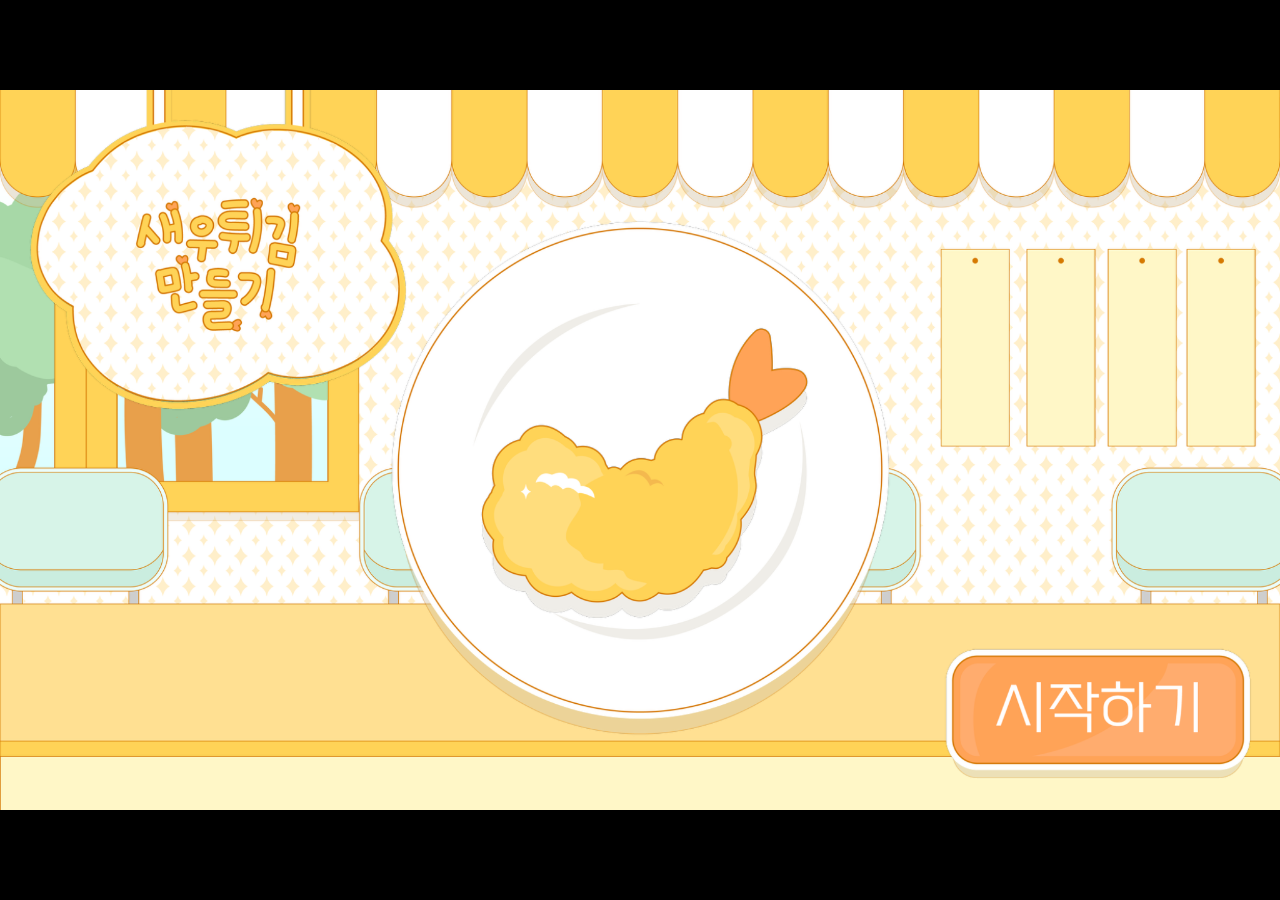
==== shrimp_game/index.html @ f7bcab73 "[new] shrimp_game first time uploading" ====
<!DOCTYPE html>
<html lang="ko">
<head>
  <meta charset="UTF-8">
  <meta name="viewport" content="width=device-width, initial-scale=1.0">
  <title>새우튀김 만들기</title>
  <link rel="stylesheet" href="css/style.css">
  <script src="js/script.js" defer></script>
</head>
<body>
  <!-- 게임 화면 전체 -->
  <main class="game-stage" id="gameStage">

<img class="background" src="images/scene1/background.png" alt="배경">
<img class="layer title-board" src="images/scene1/title-board.png" alt="새우튀김 만들기">

<img class="layer plate" src="images/scene1/plate.png" alt="">

<img class="layer shrimp" src="images/scene1/shrimp.png" alt="새우튀김">

<div class="layer button-layer" id="buttonLayer">
  <img src="images/scene1/start-button.png" alt="">
  <button class="start-button" id="startButton" type="button" aria-label="게임 시작하기"></button>
</div>

<!-- 두 번째 장면 -->
<div class="scene-two" id="sceneTwo">

  <img src="images/scene2/background.png"
       class="scene2-background" alt="">

  <img src="images/scene2/character.png"
       class="scene2-character" alt="">

  <img src="images/scene2/speech1.png"
       class="scene2-bubble bubble-one" alt="">

  <img src="images/scene2/speech2.png"
       class="scene2-bubble bubble-two" alt="">

</div>
<!-- ==================================================
     세 번째 장면 : 새우튀김 만들기 안내 화면
     ================================================== -->

<div class="scene-three" id="sceneThree">

  <!-- 위에서 내려오는 안내 화면 -->
  <img
    src="images/scene3/info.png"
    class="scene3-info"
    alt="새우튀김 만들기 안내"
  >

</div>


<!-- ==================================================
     네 번째 장면 : 수중 게임 화면
     ================================================== -->

<div class="scene-four" id="sceneFour">

  <!-- 수중 배경 -->
  <img
    src="images/scene4/underwater.png"
    class="scene4-background"
    alt="수중 게임 배경"
  >

  <!--
    앞으로 추가할 이미지나 버튼은 이 안에 넣으면 됩니다.

    예시:
    <img src="images/scene4/shrimp.png" class="scene4-shrimp" alt="">
  -->

</div>

<!-- 흰색 화면 전환 -->
<div class="white-transition" id="whiteTransition"></div>

  </main>
</body>
</html>
---- shrimp_game/css/style.css ----
/* =========================================================
   1. 기본 설정
   ========================================================= */
* {
  box-sizing: border-box;
}

html, body {
  width: 100%;
  height: 100%;
  margin: 0;
}

body {
  display: flex;
  align-items: center;
  justify-content: center;
  overflow: hidden;
  background: #000;
}

/* =========================================================
   2. 게임 화면
   ========================================================= */

.game-stage {
  position: relative;
  width: min(100vw, 177.7778vh);
  aspect-ratio: 16 / 9;
  overflow: hidden;
  background: #fff;
}

/* 첫 번째 장면 배경 */
.background {
  position: absolute;
  top: 0;
  left: 0;

  width: 100%;
  height: 100%;

  object-fit: fill;

  z-index: 1;
  pointer-events: none;
}

/* =========================================================
   3. 투명 이미지 레이어 공통 설정
   ========================================================= */
.layer {
  position: absolute;
  inset: 0;
  display: block;
  width: 100%;
  height: 100%;
  object-fit: fill;
  pointer-events: none;
}

/* 요소가 겹치는 순서 */
.title-board { z-index: 3; }
.plate       { z-index: 4; }
.shrimp      { z-index: 5; }
.button-layer {
  z-index: 6;
  transform-origin: 86% 88%;
}

/* =========================================================
   4. 새우튀김의 대기 애니메이션
   - 3초 간격으로 아주 조금만 통통 튑니다.
   - 퇴장 동작이 시작되면 JS가 이 애니메이션을 멈춥니다.
   ========================================================= */
.shrimp.is-idle {
  animation: shrimp-idle 3s ease-in-out infinite;
}

@keyframes shrimp-idle {
  /* 3초 주기 중 대부분은 가만히 있다가 두 번 연속 통통 튑니다. */
  0%, 70%, 100% {
    transform: translateY(0) rotate(0);
  }

  /* 첫 번째 점프: 기존처럼 살짝 높게 */
  76% {
    transform: translateY(-1.4%) rotate(-2deg);
  }
  81% {
    transform: translateY(0.5%) rotate(1.2deg);
  }
  84% {
    transform: translateY(0) rotate(-0.4deg);
  }

  /* 두 번째 점프: 첫 번째보다 작고 가볍게 */
  89% {
    transform: translateY(-0.7%) rotate(-1deg);
  }
  94% {
    transform: translateY(0.2%) rotate(0.6deg);
  }
  97% {
    transform: translateY(0) rotate(0);
  }
}

/* =========================================================
   5. 시작 버튼
   - 버튼 이미지 전체가 클릭/눌림 동작의 대상입니다.
   - 테두리를 별도 사각형으로 그리지 않습니다.
   ========================================================= */
.button-layer > img {
  display: block;
  width: 100%;
  height: 100%;
  object-fit: fill;
  transition: filter 140ms ease;
}

/* 이미지 위에 투명한 클릭 영역만 올립니다.
   버튼의 테두리는 이미지에 포함된 원래 모양을 그대로 사용합니다. */
.start-button {
  position: absolute;
  left: 73.7%;
  top: 77.3%;
  width: 24.2%;
  height: 18.6%;
  padding: 0;
  border: 0;
  border-radius: 0;
  outline: none;
  background: transparent;
  cursor: pointer;
  pointer-events: auto;
}

/* 마우스를 올리면 버튼 이미지에 노란색 테두리 느낌의 빛을 줍니다.
   별도 사각형 선을 그리지 않아 모서리 모양이 깨지지 않습니다. */
.button-layer:has(.start-button:hover) > img,
.button-layer:has(.start-button:focus-visible) > img {
  /* 빛 번짐 없이, 불투명한 노란색 선이 이미지 외곽을 따라 보이게 합니다. */
  filter:
    drop-shadow(1px 0 0 #ffdf00)
    drop-shadow(-1px 0 0 #ffdf00)
    drop-shadow(0 1px 0 #ffdf00)
    drop-shadow(0 -1px 0 #ffdf00);
}

/* 클릭 시 이미지 전체가 함께 아래로 눌립니다. */
.button-layer.is-pressed {
  transform: translateY(0.7%) scale(0.99);
}

/* =========================================================
   6. 시작 버튼 클릭 후 퇴장 애니메이션
   ========================================================= */
.title-board.is-exiting {
  /* 제목판은 움찔하지 않고 부드럽게 위로 사라집니다. */
  animation: title-leave 1.25s cubic-bezier(.22,.61,.36,1) forwards;
}

.plate.is-exiting {
  animation: plate-leave 1.25s cubic-bezier(.55,.02,.85,.35) forwards;
}

.shrimp.is-exiting {
  animation: shrimp-leave 1.2s cubic-bezier(.48,.02,.84,.34) forwards;
}

.button-layer.is-exiting {
  animation: button-leave 1.08s cubic-bezier(.55,.02,.85,.35) forwards;
  pointer-events: none;
}

/* 제목판: 준비 동작 없이 일정하고 부드럽게 위로 이동 */
@keyframes title-leave {
  from { transform: translateY(0); }
  to   { transform: translateY(-125%); }
}

/* 접시: 살짝 무게감 있게 위로 이동 */
@keyframes plate-leave {
  0%   { transform: translateY(0) rotate(0); }
  11%  { transform: translateY(2.5%) rotate(.8deg); }
  23%  { transform: translateY(-1%) rotate(-.5deg); }
  100% { transform: translateY(-135%) rotate(7deg); }
}

/* 새우: 접시보다 크게 흔들리고 살짝 늦게 따라갑니다. */
@keyframes shrimp-leave {
  0%   { transform: translateY(0) rotate(0); }
  9%   { transform: translateY(3.5%) rotate(-4deg); }
  20%  { transform: translateY(-1.5%) rotate(4deg); }
  31%  { transform: translateY(1%) rotate(-2deg); }
  100% { transform: translateY(-145%) rotate(-14deg); }
}

/* 버튼: 위쪽으로 움찔한 뒤 아래로 퇴장 */
@keyframes button-leave {
  0%   { transform: translateY(0.7%) scale(.99); }
  12%  { transform: translateY(-2.2%) scale(1.01); }
  100% { transform: translateY(130%) rotate(5deg); }
}

/* 사용자가 기기에서 움직임 줄이기를 설정한 경우 */
@media (prefers-reduced-motion: reduce) {
  .shrimp.is-idle {
    animation: none;
  }

  .title-board.is-exiting,
  .plate.is-exiting,
  .shrimp.is-exiting,
  .button-layer.is-exiting {
    animation-duration: .01ms;
  }
}

/* =========================
   두 번째 장면
========================= */

.scene-two {
  position: absolute;
  inset: 0;
  width: 100%;
  height: 100%;
  overflow: hidden;

  opacity: 0;
  visibility: hidden;
  z-index: 10;
}

.scene-two img {
  position: absolute;
  width: 100%;
  height: 100%;
  inset: 0;
  object-fit: fill;
  pointer-events: none;
}

/* 배경: 아주 천천히 오른쪽으로 */
.scene2-background {
  opacity: 0;
}

.scene-two.is-active .scene2-background {
  animation: background-move 7s ease-out forwards;
}

/* 인물: 아주 천천히 왼쪽으로 */
.scene2-character {
  opacity: 0;
}

.scene-two.is-active .scene2-character {
  animation: character-move 7s ease-out forwards;
}

/* 배경 이동 */
@keyframes background-move {
  from {
    opacity: 1;
    transform: translateX(0);
  }

  to {
    opacity: 1;
    transform: translateX(1.5%);
  }
}

/* 인물 이동 */
@keyframes character-move {
  from {
    opacity: 1;
    transform: translateX(0);
  }

  to {
    opacity: 1;
    transform: translateX(-1.5%);
  }
}

/* 말풍선 기본 상태 */
.scene2-bubble {
  opacity: 0;
}

/* 첫 번째 말풍선 */
.scene2-bubble.bubble-one.show {
  animation: bubble-fade-in 0.6s ease forwards;
}

/* 두 번째 말풍선 */
.scene2-bubble.bubble-two.show {
  animation: bubble-fade-in 0.6s ease forwards;
}

/* 말풍선은 움직이지 않고 부드럽게 등장 */
@keyframes bubble-fade-in {
  from {
    opacity: 0;
  }

  to {
    opacity: 1;
  }
}
/* =========================================================
   8. 흰색 화면 전환
   ========================================================= */

/* 흰색 화면 기본 상태 */
.white-transition {
  position: absolute;
  inset: 0;

  width: 100%;
  height: 100%;

  background: #ffffff;

  opacity: 0;
  visibility: hidden;

  z-index: 100;
  pointer-events: none;

  /* 0.5초 동안 부드럽게 페이드 */
  transition: opacity 0.5s ease-in-out;
}

/* 흰색 화면을 표시할 준비 */
.white-transition.is-visible {
  visibility: visible;
}

/* 완전히 흰색인 상태 */
.white-transition.is-white {
  opacity: 1;
}

/* =========================================================
   9. 세 번째 장면 : 안내 화면
   ========================================================= */

/* 안내 화면 전체 */
.scene-three {
  position: absolute;
  inset: 0;

  width: 100%;
  height: 100%;

  z-index: 30;

  /* 처음에는 화면 밖 위쪽에 위치합니다. */
  transform: translateY(-100%);

  pointer-events: none;
}

/* 안내 이미지 */
.scene3-info {
  display: block;

  width: 100%;
  height: 100%;

  object-fit: fill;
}

/* -----------------------------------------
   안내 화면이 위에서 아래로 내려오는 애니메이션
   ----------------------------------------- */

.scene-three.is-entering {
  animation: info-slide-down 0.5s
    cubic-bezier(0.16, 1, 0.3, 1) forwards;
}

@keyframes info-slide-down {

  from {
    transform: translateY(-100%);
  }

  to {
    transform: translateY(0);
  }

}


/* -----------------------------------------
   안내 화면이 아래에서 위로 올라가는 애니메이션
   ----------------------------------------- */

.scene-three.is-leaving {
  animation: info-slide-up 0.45s
    cubic-bezier(0.76, 0, 0.24, 1) forwards;
}

@keyframes info-slide-up {

  from {
    transform: translateY(0);
  }

  to {
    transform: translateY(-100%);
  }

}
/* =========================================================
   10. 네 번째 장면 : 수중 게임 화면
   ========================================================= */

/* 네 번째 장면 전체 */
.scene-four {
  position: absolute;
  inset: 0;

  width: 100%;
  height: 100%;

  overflow: hidden;

  /* 세 번째 장면 아래, 두 번째 장면 위 */
  z-index: 20;

  /* 처음에는 보이지 않습니다. */
  opacity: 0;
  visibility: hidden;
}

/* 네 번째 장면 시작 */
.scene-four.is-active {
  opacity: 1;
  visibility: visible;
}

/* 수중 배경 */
.scene4-background {
  position: absolute;
  inset: 0;

  width: 100%;
  height: 100%;

  object-fit: fill;

  z-index: 1;
}

/* =========================================================
   네 번째 장면의 추가 이미지나 버튼은
   앞으로 이 아래에 작성하면 됩니다.
   ========================================================= */

   /* =========================================================
   두 번째 장면 활성화
   ========================================================= */

.scene-two.is-active {
  opacity: 1;
  visibility: visible;
}
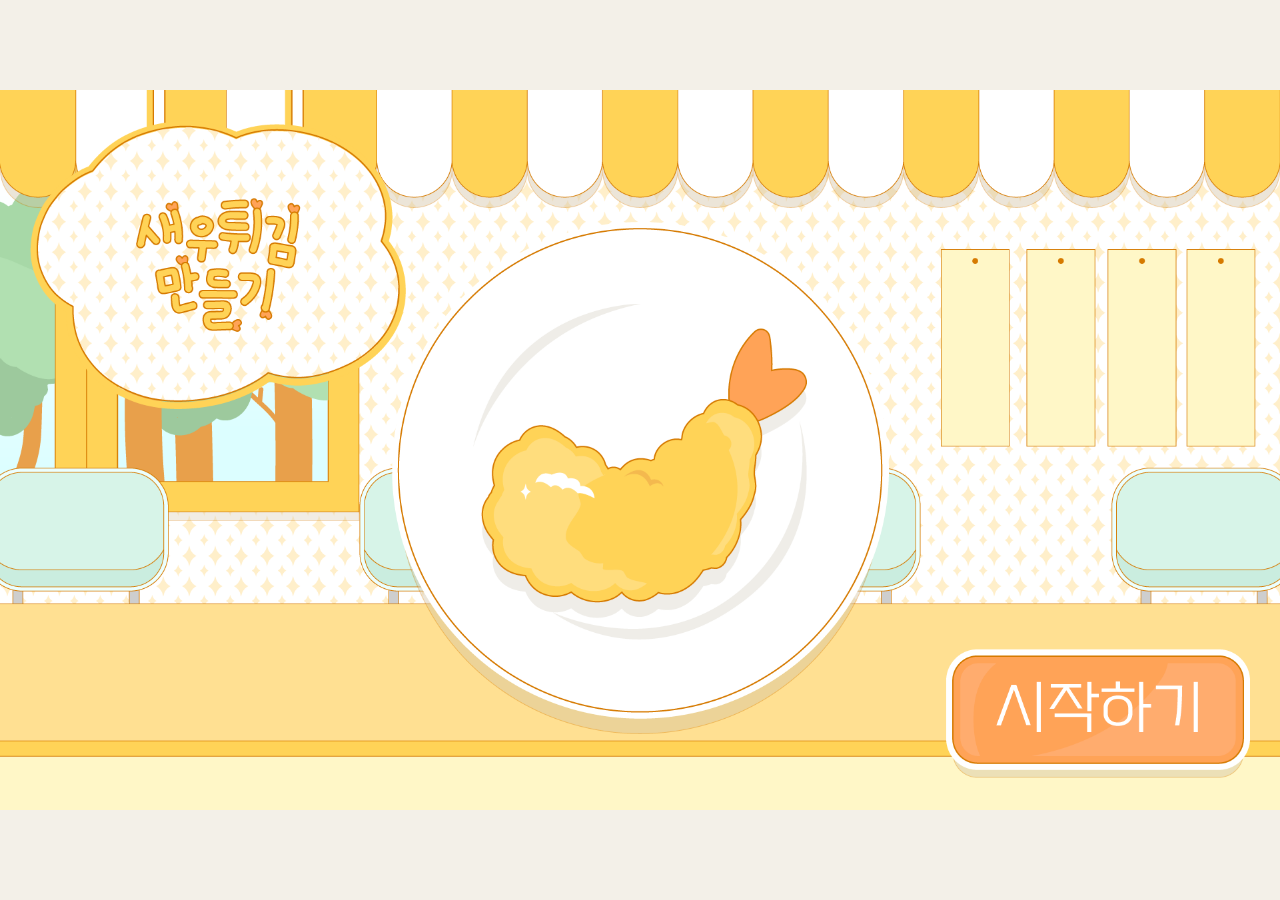
==== commit 98a86d9b: "Add files via upload" ====
--- a/shrimp_game/index.html
+++ b/shrimp_game/index.html
@@ -56,25 +56,145 @@
 
 
 <!-- ==================================================
-     네 번째 장면 : 수중 게임 화면
+     네 번째 장면 : 수중 게임
      ================================================== -->
-
 <div class="scene-four" id="sceneFour">
 
-  <!-- 수중 배경 -->
+  <!-- 1) 배경 -->
   <img
     src="images/scene4/underwater.png"
     class="scene4-background"
-    alt="수중 게임 배경"
-  >
-
-  <!--
-    앞으로 추가할 이미지나 버튼은 이 안에 넣으면 됩니다.
-
-    예시:
-    <img src="images/scene4/shrimp.png" class="scene4-shrimp" alt="">
-  -->
-
+    alt=""
+  >
+
+  <!-- 2) 게임 프레임 -->
+  <img
+    src="images/scene4/frame1.png"
+    class="scene4-frame"
+    alt=""
+  >
+
+  <!-- 3) 새우튀김 피스 기본 UI -->
+  <img
+    src="images/scene4/0piece.png"
+    class="scene4-piece-base"
+    id="scene4PieceBase"
+    alt=""
+  >
+
+<!-- 아래쪽 다이아 5개: 기본 흰색 -->
+<img
+  src="images/scene4/eatdia.png"
+  class="scene4-piece-empty"
+  alt=""
+>
+
+<!-- 먹은 개수만큼 노란색으로 채우는 이미지 -->
+<img
+  src="images/scene4/eatdia.png"
+  class="scene4-piece-fill"
+  id="scene4PieceFill"
+  alt=""
+>
+
+<img
+  src="images/scene4/arrows.png"
+  class="scene4-arrows"
+  alt=""
+>
+
+<img
+  src="images/scene4/arrows.png"
+  class="scene4-arrow-glow scene4-left-glow"
+  alt=""
+>
+
+<img
+  src="images/scene4/arrows.png"
+  class="scene4-arrow-glow scene4-right-glow"
+  alt=""
+>
+
+  <!-- 화살표 클릭 영역 -->
+  <button
+    class="scene4-arrow-btn scene4-arrow-left"
+    id="scene4ArrowLeft"
+    type="button"
+    aria-label="왼쪽으로 이동"
+  ></button>
+
+  <button
+    class="scene4-arrow-btn scene4-arrow-right"
+    id="scene4ArrowRight"
+    type="button"
+    aria-label="오른쪽으로 이동"
+  ></button>
+
+  <!-- 6) 살아있는 새우 -->
+  <img
+    src="images/scene4/liveshrimp.png"
+    class="scene4-shrimp"
+    id="scene4Shrimp"
+    alt=""
+  >
+
+  <!-- 7) 떨어지는 다이아 먹이 -->
+  <div class="scene4-food-layer" id="scene4FoodLayer"></div>
+
+  <!-- 8) 작은 물방울 -->
+  <div class="scene4-bubble-layer" id="scene4BubbleLayer"></div>
+
+  <!-- 9) 성공 연출 -->
+  <img
+    src="images/scene4/success.png"
+    class="scene4-success"
+    id="scene4Success"
+    alt=""
+  >
+
+  <!-- 10) 새우튀김 피스 보상 -->
+  <img
+    src="images/scene4/piece.png"
+    class="scene4-reward-piece"
+    id="scene4RewardPiece"
+    alt=""
+  >
+
+  <!-- 11) 시작 안내판 뒤의 하얀 뿌연 레이어 -->
+  <div
+    class="scene4-intro-backdrop"
+    id="scene4IntroBackdrop"
+  ></div>
+
+  <!-- 12) 시작 안내판 -->
+  <div class="scene4-intro" id="scene4Intro">
+    <img
+      src="images/scene4/1button.png"
+      class="scene4-intro-panel"
+      alt=""
+    >
+
+    <!-- 시작하려면 클릭하세요 영역 -->
+    <button
+      class="scene4-intro-start"
+      id="scene4IntroStart"
+      type="button"
+      aria-label="게임 시작하기"
+    ></button>
+  </div>
+
+</div>
+
+
+<!-- ==================================================
+     다섯 번째 장면 : 다음 배경
+     ================================================== -->
+<div class="scene-five" id="sceneFive">
+  <img
+    src="images/scene5/background5.png"
+    class="scene5-background"
+    alt=""
+  >
 </div>
 
 <!-- 흰색 화면 전환 -->
--- a/shrimp_game/css/style.css
+++ b/shrimp_game/css/style.css
@@ -16,7 +16,17 @@
   align-items: center;
   justify-content: center;
   overflow: hidden;
-  background: #000;
+
+  background-color: #F3F0E8;
+}
+
+@keyframes pastel-background {
+  from {
+    background-position: 0% 50%;
+  }
+  to {
+    background-position: 100% 50%;
+  }
 }
 
 /* =========================================================
@@ -25,10 +35,16 @@
 
 .game-stage {
   position: relative;
-  width: min(100vw, 177.7778vh);
+  flex: none;
+
+  width: min(1280px, 100vw, 177.7778vh);
   aspect-ratio: 16 / 9;
+
+  margin: auto;
   overflow: hidden;
   background: #fff;
+
+  container-type: inline-size;
 }
 
 /* 첫 번째 장면 배경 */
@@ -471,4 +487,388 @@
 .scene-two.is-active {
   opacity: 1;
   visibility: visible;
+}
+/* =========================================================
+   11. 네 번째 장면 : 수중 게임
+   ========================================================= */
+
+.scene-four {
+  position: absolute;
+  inset: 0;
+  width: 100%;
+  height: 100%;
+  overflow: hidden;
+
+  opacity: 0;
+  visibility: hidden;
+  z-index: 20;
+}
+
+.scene-four.is-active {
+  opacity: 1;
+  visibility: visible;
+}
+
+.scene4-background,
+.scene4-frame,
+.scene4-piece-base,
+.scene4-piece-fill,
+.scene4-arrows,
+.scene4-shrimp,
+.scene4-success,
+.scene4-reward-piece {
+  position: absolute;
+  inset: 0;
+  width: 100%;
+  height: 100%;
+  object-fit: fill;
+  pointer-events: none;
+}
+
+/* -------------------------
+   레이어 순서
+   ------------------------- */
+
+.scene4-background { z-index: 1; }
+
+.scene4-food-layer {
+  position: absolute;
+  inset: 0;
+  z-index: 7;
+  pointer-events: none;
+}
+
+.scene4-bubble-layer {
+  position: absolute;
+  inset: 0;
+  z-index: 8;
+  pointer-events: none;
+}
+
+.scene4-frame {
+  z-index: 24;
+}
+.scene4-piece-base  { z-index: 10; }
+.scene4-piece-fill  {
+  z-index: 11;
+  clip-path: inset(0 100% 0 0);
+}
+.scene4-arrows      { z-index: 12; }
+.scene4-shrimp      {
+  z-index: 13;
+  transition: transform 0.28s cubic-bezier(.22,.61,.36,1);
+}
+.scene4-success     {
+  z-index: 30;
+  opacity: 0;
+}
+.scene4-reward-piece {
+  z-index: 31;
+  opacity: 0;
+}
+
+/* -------------------------
+   시작 안내판과 배경 뿌옇게
+   ------------------------- */
+
+.scene4-intro-backdrop {
+  position: absolute;
+  inset: 0;
+
+  background: rgba(255, 255, 255, 0.30);
+  backdrop-filter: blur(8px);
+  -webkit-backdrop-filter: blur(8px);
+
+  z-index: 40;
+  opacity: 1;
+
+  transition: opacity 0.55s ease;
+
+  /* 게임 조작을 방해하지 않도록 */
+  pointer-events: none;
+}
+
+.scene4-intro-backdrop.is-fading {
+  opacity: 0;
+  visibility: hidden;
+  transition:
+    opacity 0.55s ease,
+    visibility 0s linear 0.55s;
+}
+
+.scene4-intro {
+  position: absolute;
+  inset: 0;
+  z-index: 41;
+  pointer-events: none;
+  transform: translateY(0);
+  opacity: 1;
+}
+
+.scene4-intro-panel {
+  display: block;
+  width: 100%;
+  height: 100%;
+  object-fit: fill;
+  pointer-events: none;
+}
+
+/* 안내판 시작 버튼 클릭 영역 */
+.scene4-intro-start {
+  position: absolute;
+
+  left: 32.7%;
+  top: 67.6%;
+  width: 34.6%;
+  height: 14.2%;
+
+  padding: 0;
+  border: 0;
+  background: transparent;
+
+  cursor: pointer;
+  pointer-events: auto;
+
+  box-sizing: border-box;
+}
+
+/* 안내판 위로 슉 올라가며 사라짐 */
+.scene4-intro.is-leaving {
+  animation: scene4IntroLeave 0.55s cubic-bezier(.55,.02,.85,.35) forwards;
+}
+
+@keyframes scene4IntroLeave {
+  0%   { transform: translateY(0); opacity: 1; }
+  100% { transform: translateY(-110%); opacity: 0; }
+}
+
+/* 뒤의 뿌연 흰색은 서서히 사라짐 */
+.scene4-intro-backdrop.is-fading {
+  opacity: 0;
+}
+
+/* -------------------------
+   화살표 버튼 클릭 영역
+   ------------------------- */
+
+.scene4-arrow-btn {
+  position: absolute;
+  z-index: 20;
+  border: 0;
+  background: transparent;
+  cursor: pointer;
+  padding: 0;
+}
+
+.scene4-arrow-left {
+  left: 25.7%;
+  top: 84.6%;
+  width: 8.7%;
+  height: 10.8%;
+}
+
+.scene4-arrow-right {
+  left: 66.0%;
+  top: 84.6%;
+  width: 8.7%;
+  height: 10.8%;
+}
+
+.scene4-arrow-btn:disabled {
+  cursor: default;
+  pointer-events: none;
+}
+
+/* -------------------------
+   다이아 먹이
+   ------------------------- */
+
+.scene4-food {
+  position: absolute;
+  width: 2.3vw;
+  aspect-ratio: 1 / 1;
+  min-width: 24px;
+  max-width: 46px;
+
+  background: #ffffff;
+  clip-path: polygon(50% 0%, 100% 50%, 50% 100%, 0% 50%);
+  box-shadow:
+    0 0 10px rgba(255,255,255,0.55),
+    inset 0 0 4px rgba(255,255,255,0.6);
+
+  transform: translate(-50%, -50%);
+}
+
+.scene4-food.is-caught {
+  animation: scene4FoodCatch 0.28s ease-out forwards;
+}
+
+@keyframes scene4FoodCatch {
+  0%   { transform: translate(-50%, -50%) scale(1); opacity: 1; }
+  50%  { transform: translate(-50%, -50%) scale(1.45); opacity: 1; }
+  100% { transform: translate(-50%, -50%) scale(0.3); opacity: 0; }
+}
+
+/* -------------------------
+   물방울
+   ------------------------- */
+
+.scene4-bubble {
+  position: absolute;
+  width: var(--bubble-size);
+  height: calc(var(--bubble-size) * 1.3);
+
+  background: rgba(255,255,255,var(--bubble-alpha));
+  border-radius: 50% 50% 45% 45% / 55% 55% 45% 45%;
+
+  transform: translate(-50%, -50%);
+  filter: blur(0.2px);
+}
+
+/* -------------------------
+   성공 연출
+   ------------------------- */
+
+.scene4-success.is-show {
+  animation: scene4SuccessShow 1.0s ease forwards;
+}
+
+@keyframes scene4SuccessShow {
+  0%   { opacity: 0; transform: scale(0.96); }
+  20%  { opacity: 1; transform: scale(1); }
+  70%  { opacity: 1; transform: scale(1); }
+  100% { opacity: 0; transform: scale(1.03); }
+}
+
+.scene4-reward-piece.is-pop {
+  animation: scene4PiecePop 0.65s cubic-bezier(.2,.9,.2,1) forwards;
+}
+
+@keyframes scene4PiecePop {
+  0%   { opacity: 0; transform: scale(0.12); }
+  55%  { opacity: 1; transform: scale(1.08); }
+  75%  { opacity: 1; transform: scale(0.96); }
+  100% { opacity: 1; transform: scale(1); }
+}
+
+.scene4-reward-piece.is-to-slot {
+  animation: scene4PieceToSlot 0.75s cubic-bezier(.22,.61,.36,1) forwards;
+}
+
+@keyframes scene4PieceToSlot {
+  0% {
+    opacity: 1;
+    transform: translate(0, 0) scale(1);
+  }
+  100% {
+    opacity: 0;
+    transform: translate(var(--piece-target-x), var(--piece-target-y)) scale(0.16);
+  }
+}
+
+/* =========================================================
+   12. 다섯 번째 장면
+   ========================================================= */
+
+.scene-five {
+  position: absolute;
+  inset: 0;
+  width: 100%;
+  height: 100%;
+  overflow: hidden;
+
+  opacity: 0;
+  visibility: hidden;
+  z-index: 25;
+}
+
+.scene-five.is-active {
+  opacity: 1;
+  visibility: visible;
+}
+
+.scene5-background {
+  position: absolute;
+  inset: 0;
+  width: 100%;
+  height: 100%;
+  object-fit: fill;
+}
+/* =========================================
+   SCENE 4 수정
+   ========================================= */
+
+/* 시작 버튼: 노란 테두리 9px 고정 */
+.scene4-intro-start::after {
+  border: 9px solid transparent;
+  border-radius: 3% / 12%;
+  box-shadow: none;
+  box-sizing: border-box;
+  pointer-events: none;
+}
+
+.scene4-intro-start:hover::after,
+.scene4-intro-start:focus-visible::after {
+  border-color: #ffdf00;
+  box-shadow: none;
+}
+
+/* 새우는 화살표 아래 */
+.scene4-shrimp {
+  z-index: 14;
+}
+
+/* 화살표 이미지 */
+.scene4-arrows {
+  z-index: 18;
+}
+
+/* 화살표 클릭 영역 */
+.scene4-arrow-btn {
+  z-index: 20;
+  opacity: 1;
+}
+/* 화살표 이미지보다 위에 다이아 게이지 */
+.scene4-piece-empty {
+  z-index: 22;
+}
+
+.scene4-piece-fill {
+  z-index: 23;
+  filter:
+    brightness(0)
+    saturate(100%)
+    invert(79%)
+    sepia(80%)
+    saturate(1000%)
+    hue-rotate(350deg);
+}
+
+/* 먹이는 2배 크게 */
+.scene4-food {
+  width: 4.6%;
+  min-width: 0;
+  max-width: none;
+  aspect-ratio: 1 / 1;
+}
+.scene4-piece-empty {
+  position: absolute;
+  inset: 0;
+  width: 100%;
+  height: 100%;
+  object-fit: fill;
+  pointer-events: none;
+}
+.scene4-arrow-left {
+  left: 26.05%;
+  top: 84.6%;
+  width: 7.75%;
+  height: 10.7%;
+}
+
+.scene4-arrow-right {
+  left: 66.65%;
+  top: 84.6%;
+  width: 7.75%;
+  height: 10.7%;
 }
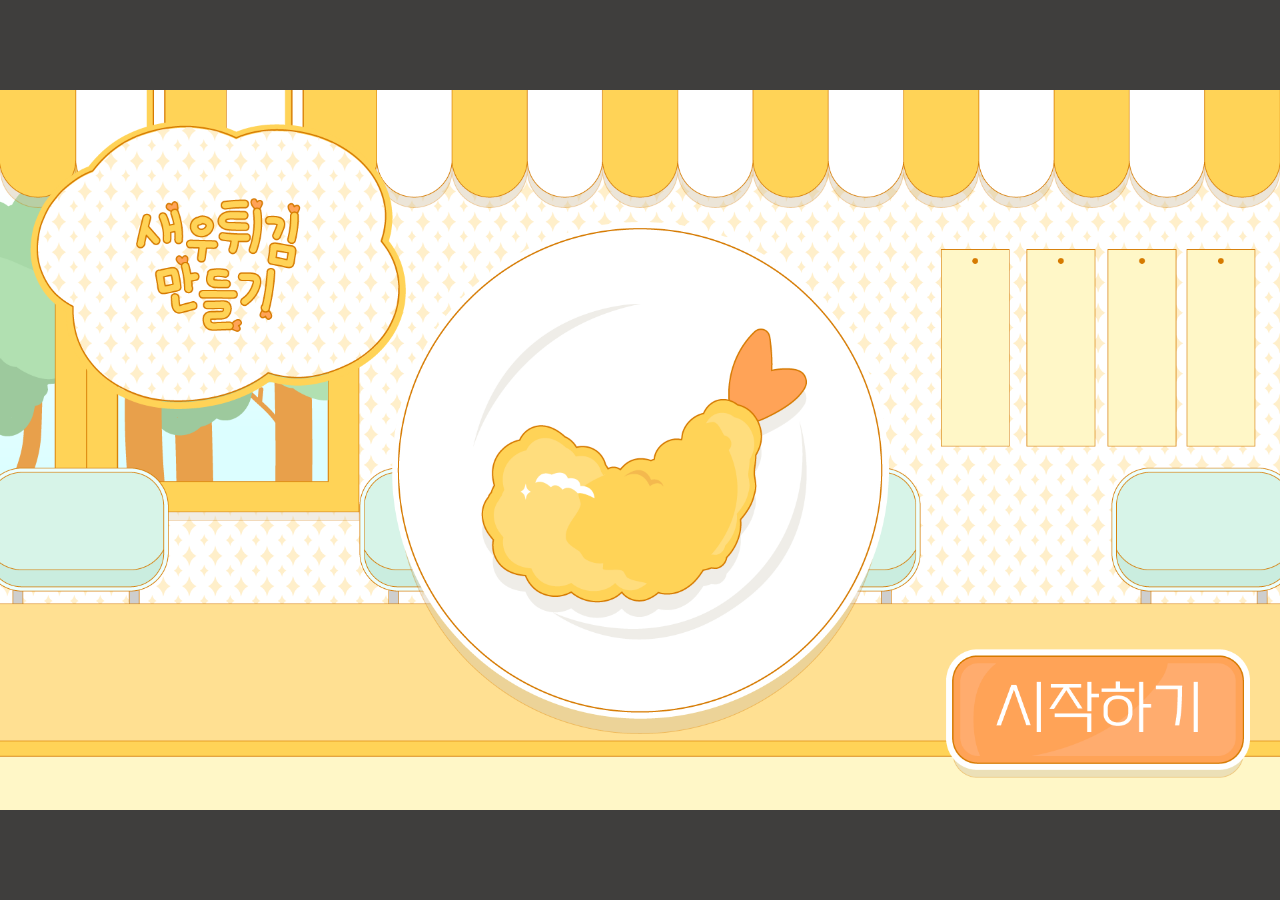
==== commit f141634b: "Add files via upload" ====
--- a/shrimp_game/index.html
+++ b/shrimp_game/index.html
@@ -202,4 +202,4 @@
 
   </main>
 </body>
-</html>
+</html>
--- a/shrimp_game/css/style.css
+++ b/shrimp_game/css/style.css
@@ -17,7 +17,7 @@
   justify-content: center;
   overflow: hidden;
 
-  background-color: #F3F0E8;
+  background-color: #3F3E3D;
 }
 
 @keyframes pastel-background {
@@ -576,8 +576,6 @@
   inset: 0;
 
   background: rgba(255, 255, 255, 0.30);
-  backdrop-filter: blur(8px);
-  -webkit-backdrop-filter: blur(8px);
 
   z-index: 40;
   opacity: 1;
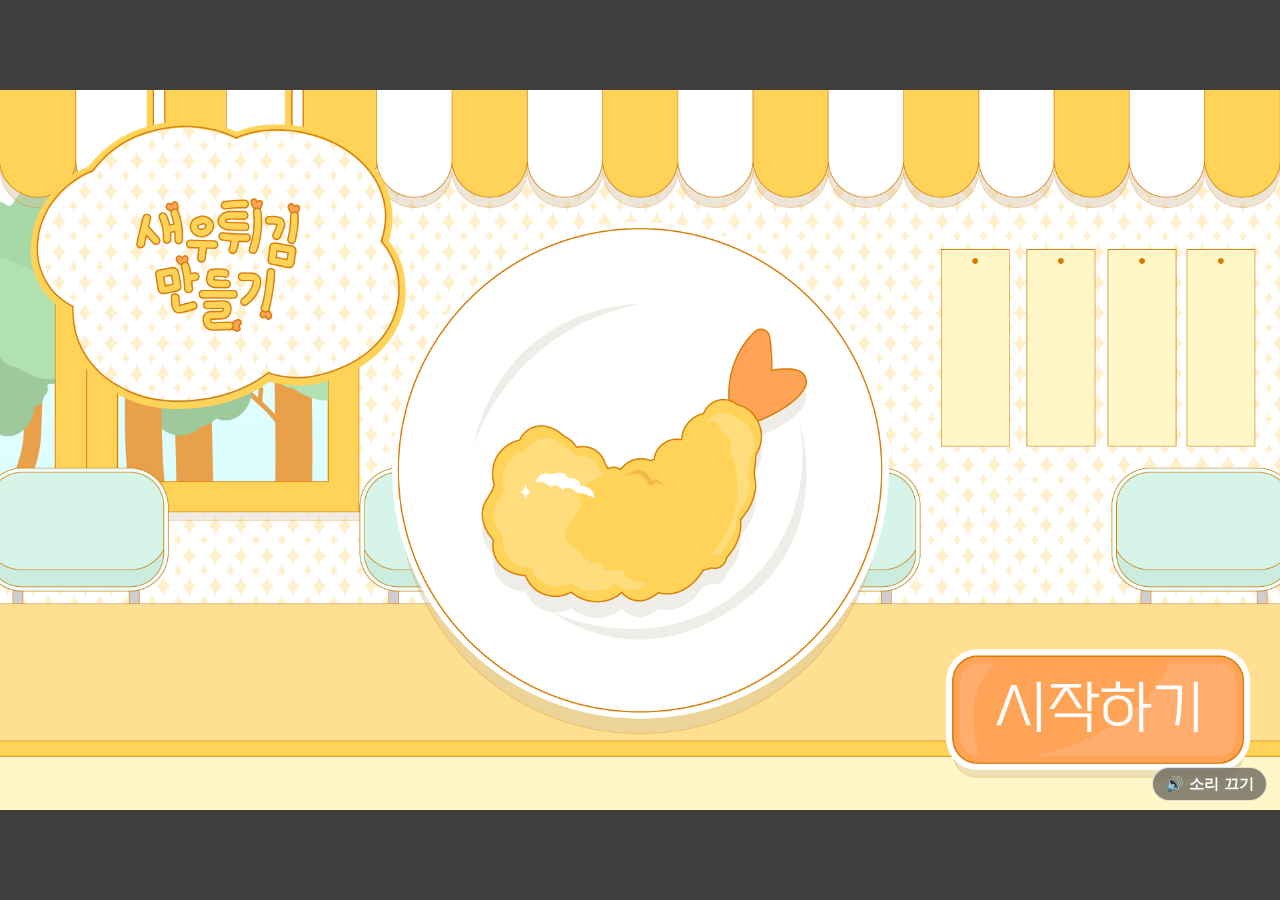
==== commit e1bb923a: "Add files via upload" ====
--- a/shrimp_game/index.html
+++ b/shrimp_game/index.html
@@ -5,6 +5,7 @@
   <meta name="viewport" content="width=device-width, initial-scale=1.0">
   <title>새우튀김 만들기</title>
   <link rel="stylesheet" href="css/style.css">
+  <script src="js/audio.js" defer></script>
   <script src="js/script.js" defer></script>
 </head>
 <body>
@@ -103,17 +104,7 @@
   alt=""
 >
 
-<img
-  src="images/scene4/arrows.png"
-  class="scene4-arrow-glow scene4-left-glow"
-  alt=""
->
-
-<img
-  src="images/scene4/arrows.png"
-  class="scene4-arrow-glow scene4-right-glow"
-  alt=""
->
+
 
   <!-- 화살표 클릭 영역 -->
   <button
@@ -190,14 +181,80 @@
      다섯 번째 장면 : 다음 배경
      ================================================== -->
 <div class="scene-five" id="sceneFive">
-  <img
-    src="images/scene5/background5.png"
-    class="scene5-background"
-    alt=""
-  >
+  <img src="images/scene5/background5.png" class="scene5-background" alt="">
+
+  <!-- 뒤쪽: 완성된 포장 이미지 (frame2 아래) -->
+  <img id="scene5Packed" class="scene5-full scene5-packed" src="images/scene5/packed.png" alt="">
+  <!-- 마우스를 따라 이동하는 장갑/용기/비닐: 프레임 바로 아래 -->
+  <img id="scene5Held" class="scene5-full scene5-held" alt="">
+  <!-- 프레임과 우측 상단 누적 보석 게이지 -->
+  <img class="scene5-full scene5-frame" src="images/scene5/frame2.png" alt="">
+  <img id="scene5Gauge" class="scene5-full scene5-gauge" src="images/scene5/1piece.png" alt="">
+
+  <!-- 클릭 가능한 원래 자리의 도구와 새우 -->
+  <img id="scene5Gloves" class="scene5-full scene5-item" src="images/scene5/gloves.png" alt="">
+  <img id="scene5Package" class="scene5-full scene5-item" src="images/scene5/package.png" alt="">
+  <img id="scene5Bag" class="scene5-full scene5-item" src="images/scene5/bag.png" alt="">
+  <img id="scene5Shrimp" class="scene5-full scene5-item" src="images/scene5/shrimp1.png" alt="">
+
+  <!-- 현재 차례의 오브젝트에만 노란 윤곽선이 천천히 점멸 -->
+  <img id="scene5Highlight" class="scene5-full scene5-highlight" alt="">
+
+  <!-- 대상 클릭 영역은 현재 단계의 오브젝트에만 활성화 -->
+  <button id="scene5Target" class="scene5-target" type="button" aria-label="다음 작업 진행"></button>
+
+  <!-- 보석 획득 연출과 성공 문구 -->
+  <img id="scene5Reward" class="scene5-full scene5-reward" src="images/scene5/piece.png" alt="">
+  <img id="scene5Success" class="scene5-full scene5-success" src="images/scene5/success.png" alt="">
+
+  <!-- 게임 설명판: 반투명 흰 배경 위에 나타남 -->
+  <div id="scene5IntroBackdrop" class="scene5-intro-backdrop"></div>
+  <img id="scene5Panel" class="scene5-full scene5-panel" src="images/scene5/panel.png" alt="Stage 2 포장 안내">
+  <button id="scene5Start" class="scene5-start" type="button" aria-label="포장 시작하기"></button>
+</div>
+
+<!-- 여섯 번째 장면: Stage 3 / 모든 PNG는 전체 캔버스 정렬 -->
+<div id="sceneSix" class="scene-six">
+  <img class="scene6-full scene6-background" src="images/scene6/background6.png" alt="">
+  <img id="scene6Board" class="scene6-full scene6-board" src="images/scene6/doma.png" alt="">
+  <img id="scene6Shrimp" class="scene6-full scene6-shrimp" src="images/scene6/shrimp2.png" alt="">
+  <img id="scene6Salt" class="scene6-full scene6-salt" src="images/scene6/salt.png" alt="">
+  <img id="scene6Fry" class="scene6-full scene6-fry" src="images/scene6/fry.png" alt="">
+  <img id="scene6Highlight" class="scene6-full scene6-highlight" alt="">
+  <img id="scene6Held" class="scene6-full scene6-held" alt="">
+  <img id="scene6Reward" class="scene6-full scene6-reward" src="images/scene6/piece.png" alt="">
+  <img class="scene6-full scene6-frame" src="images/scene6/frame6.png" alt="">
+  <img id="scene6Gauge" class="scene6-full scene6-gauge" src="images/scene6/3piece.png" alt="">
+  <button id="scene6Target" class="scene6-target" type="button" aria-label="다음 작업"></button>
+  <div id="scene6IntroBackdrop" class="scene6-intro-backdrop"></div>
+  <img id="scene6Panel" class="scene6-full scene6-panel" src="images/scene6/panel.png" alt="Stage 3 안내">
+  <button id="scene6Start" class="scene6-start" type="button" aria-label="Stage 3 시작"></button>
+</div>
+<div id="sceneSeven" class="scene-seven">
+  <img class="scene7-full scene7-background" src="images/scene7/background7.png" alt="">
+  <img id="scene7Oil" class="scene7-full scene7-oil" src="images/scene7/oil.png" alt="">
+  <div id="scene7BubbleLayer" class="scene7-bubble-layer" aria-hidden="true"></div>
+  <div id="scene7Glow" class="scene7-glow" aria-hidden="true"></div>
+  <img id="scene7Shrimp" class="scene7-full scene7-shrimp" src="images/scene7/fryshrimp.png" alt="">
+  <img id="scene7HoldShrimp" class="scene7-full scene7-holdshrimp" src="images/scene7/holdshrimp.png" alt="">
+  <img id="scene7Plate" class="scene7-full scene7-plate" src="images/scene7/plate.png" alt="">
+  <img id="scene7Hold" class="scene7-full scene7-hold" src="images/scene7/hold.png" alt="">
+  <img id="scene7Highlight" class="scene7-full scene7-highlight" alt="">
+  <img id="scene7Held" class="scene7-full scene7-held" alt="">
+  <img id="scene7Reward" class="scene7-full scene7-reward" src="images/scene7/piece.png" alt="">
+  <img id="scene7Done" class="scene7-full scene7-done" src="images/scene7/done.png" alt="">
+  <div id="scene7Confetti" class="scene7-confetti" aria-hidden="true"></div>
+  <img class="scene7-full scene7-frame" src="images/scene7/frame6.png" alt="">
+  <img id="scene7Gauge" class="scene7-full scene7-gauge" src="images/scene7/4piece.png" alt="">
+  <button id="scene7Target" class="scene7-target" type="button" aria-label="다음 작업"></button>
+</div>
+<div id="sceneEight" class="scene-eight">
+  <img class="scene8-background" src="images/scene8/background8.png" alt="">
 </div>
 
 <!-- 흰색 화면 전환 -->
+<button id="soundToggle" type="button" aria-label="게임 소리 켜기 또는 끄기">🔊 소리 끄기</button>
+
 <div class="white-transition" id="whiteTransition"></div>
 
   </main>
--- a/shrimp_game/css/style.css
+++ b/shrimp_game/css/style.css
@@ -714,13 +714,16 @@
 .scene4-bubble {
   position: absolute;
   width: var(--bubble-size);
-  height: calc(var(--bubble-size) * 1.3);
-
+  aspect-ratio: 1 / 1.3;
   background: rgba(255,255,255,var(--bubble-alpha));
   border-radius: 50% 50% 45% 45% / 55% 55% 45% 45%;
-
-  transform: translate(-50%, -50%);
-  filter: blur(0.2px);
+  pointer-events: none;
+  animation: bubble-fall var(--bubble-duration) linear forwards;
+}
+
+@keyframes bubble-fall {
+  from { transform: translate(-50%, -50%) translateY(0); }
+  to { transform: translate(-50%, -50%) translateY(var(--bubble-distance)); }
 }
 
 /* -------------------------
@@ -728,7 +731,7 @@
    ------------------------- */
 
 .scene4-success.is-show {
-  animation: scene4SuccessShow 1.0s ease forwards;
+  animation: scene4SuccessShow 2s ease forwards;
 }
 
 @keyframes scene4SuccessShow {
@@ -869,4 +872,364 @@
   top: 84.6%;
   width: 7.75%;
   height: 10.7%;
-}+}
+
+/* =========================================================
+   SCENE 5: 포장 단계 (1921x1081 전체 화면 PNG 레이어)
+   ========================================================= */
+.scene-five { z-index: 25; }
+.scene5-full {
+  position: absolute;
+  inset: 0;
+  width: 100%;
+  height: 100%;
+  object-fit: fill;
+  pointer-events: none;
+  user-select: none;
+  -webkit-user-drag: none;
+}
+/* 배경 < 원래 오브젝트 < 포장 새우 < 선택 강조 < 마우스 추적 이미지 < 프레임 < 게이지 */
+.scene5-background { z-index: 1; }
+.scene5-item { z-index: 2; }
+.scene5-packed { z-index: 6; opacity: 0; }
+.scene5-packed.is-visible { opacity: 1; }
+.scene5-highlight { z-index: 7; opacity: 0; }
+.scene5-held { z-index: 8; display: none; }
+.scene5-held.is-visible { display: block; }
+.scene5-frame { z-index: 9; }
+.scene5-gauge { z-index: 10; }
+.scene5-highlight.is-blinking {
+  animation: scene5Pulse 1.35s ease-in-out infinite alternate;
+}
+.scene5-highlight.is-hovered {
+  animation: none;
+  opacity: 1;
+}
+@keyframes scene5Pulse {
+  from { opacity: 0; }
+  to { opacity: 1; }
+}
+.scene5-target {
+  position: absolute;
+  z-index: 11;
+  display: none;
+  border: 0;
+  background: transparent;
+  padding: 0;
+  cursor: pointer;
+  touch-action: manipulation;
+}
+.scene5-target.is-active { display: block; }
+.scene5-reward { z-index: 12; opacity: 0; }
+.scene5-reward.is-pop {
+  animation: scene5PiecePop .65s cubic-bezier(.2,.9,.2,1) forwards;
+}
+@keyframes scene5PiecePop {
+  0% { opacity: 0; transform: scale(.12); }
+  55% { opacity: 1; transform: scale(1.08); }
+  75% { opacity: 1; transform: scale(.96); }
+  100% { opacity: 1; transform: scale(1); }
+}
+.scene5-reward.is-to-slot {
+  animation: scene5PieceToSlot .75s cubic-bezier(.22,.61,.36,1) forwards;
+}
+@keyframes scene5PieceToSlot {
+  from { opacity: 1; transform: translate(0,0) scale(1); }
+  to { opacity: 0; transform: translate(var(--piece-target-x),var(--piece-target-y)) scale(.16); }
+}
+.scene5-success { z-index: 13; opacity: 0; }
+.scene5-success.is-show { animation: scene5SuccessShow 2s ease forwards; }
+@keyframes scene5SuccessShow {
+  0% { opacity: 0; transform: scale(.96); }
+  20% { opacity: 1; transform: scale(1); }
+  70% { opacity: 1; transform: scale(1); }
+  100% { opacity: 0; transform: scale(1.03); }
+}
+.scene5-intro-backdrop {
+  position: absolute;
+  inset: 0;
+  z-index: 20;
+  background: rgba(255,255,255,.30);
+  transition: opacity .55s ease;
+}
+.scene5-intro-backdrop.is-fading { opacity: 0; pointer-events: none; }
+.scene5-panel { z-index: 21; }
+.scene5-panel.is-leaving {
+  animation: scene5PanelLeave .55s cubic-bezier(.55,.02,.85,.35) forwards;
+}
+@keyframes scene5PanelLeave {
+  to { transform: translateY(-110%); opacity: 0; }
+}
+.scene5-start {
+  position: absolute;
+  z-index: 22;
+  left: 32.7%;
+  top: 67.5%;
+  width: 34.4%;
+  height: 15.3%;
+  padding: 0;
+  border: 0;
+  background: transparent;
+  cursor: pointer;
+}
+.scene5-start.is-hidden { display: none; }
+.scene-six {
+  position: absolute;
+  inset: 0;
+  z-index: 26;
+  visibility: hidden;
+  opacity: 0;
+  pointer-events: none;
+}
+.scene-six.is-active { visibility: visible; opacity: 1; }
+.scene6-background {
+  position: absolute;
+  inset: 0;
+  width: 100%;
+  height: 100%;
+  object-fit: fill;
+}
+
+/* =========================================================
+   SCENE 6 - 1921×1081 투명 PNG 전체 캔버스 레이어
+   ========================================================= */
+.scene-six { z-index: 26; pointer-events: auto; }
+.scene-six:not(.is-active) { pointer-events: none; }
+.scene6-full {
+  position: absolute; inset: 0;
+  width: 100%; height: 100%; object-fit: fill;
+  pointer-events: none; user-select: none; -webkit-user-drag: none;
+}
+.scene6-background { z-index: 1; }
+.scene6-board { z-index: 2; }
+.scene6-shrimp, .scene6-salt, .scene6-fry { z-index: 3; }
+.scene6-highlight { z-index: 4; opacity: 0; }
+.scene6-highlight.is-blinking { animation: scene6Blink 1.25s ease-in-out infinite alternate; }
+.scene6-highlight.is-hovered { animation: none; opacity: 1; }
+@keyframes scene6Blink { from {opacity: 0;} to {opacity: 1;} }
+.scene6-held { z-index: 5; display: none; will-change: transform; }
+.scene6-held.is-visible { display: block; }
+.scene6-reward { z-index: 6; opacity: 0; }
+.scene6-reward.is-pop { animation: scene6Pop .65s cubic-bezier(.2,.9,.2,1) forwards; }
+@keyframes scene6Pop {
+  0% {opacity:0;transform:scale(.12)}
+  55% {opacity:1;transform:scale(1.08)}
+  75% {opacity:1;transform:scale(.96)}
+  100% {opacity:1;transform:scale(1)}
+}
+.scene6-reward.is-to-slot { animation: scene6ToSlot .76s cubic-bezier(.22,.61,.36,1) forwards; }
+@keyframes scene6ToSlot { from {opacity:1; transform:translate(0,0) scale(1)} to {opacity:0;transform:translate(var(--piece-target-x),var(--piece-target-y)) scale(.16)} }
+.scene6-frame { z-index: 7; }
+.scene6-gauge { z-index: 8; }
+.scene6-target {
+  position: absolute; z-index: 9; display: none;
+  border: 0; padding: 0; background: transparent;
+  cursor: pointer; touch-action: manipulation;
+}
+.scene6-target.is-active { display: block; }
+.scene6-intro-backdrop {
+  position: absolute; inset:0; z-index: 10;
+  background:rgba(255,255,255,.30);
+  transition: opacity .55s ease;
+}
+.scene6-intro-backdrop.is-fading { opacity:0; pointer-events:none; }
+.scene6-panel { z-index: 11; }
+.scene6-panel.is-leaving { animation: scene6PanelLeave .55s cubic-bezier(.55,.02,.85,.35) forwards; }
+@keyframes scene6PanelLeave { to {transform:translateY(-110%);opacity:0;} }
+.scene6-start {
+  position:absolute; z-index: 12;
+  left:32.7%; top:67.5%; width:34.4%; height:15.3%;
+  border:0; padding:0; background:transparent; cursor:pointer;
+  touch-action:manipulation;
+}
+.scene6-start.is-hidden { display:none; }
+/* 살짝 기울인 소금통의 중심은 투명 PNG 안 실제 병 위치 */
+.scene6-held.is-sprinkling {
+  transform-origin: 10.7% 69%;
+  animation: scene6Shake .19s ease-in-out 4 alternate;
+}
+@keyframes scene6Shake {
+  from { transform: translate3d(var(--salt-dx),var(--salt-dy),0) rotate(166deg); }
+  to   { transform: translate3d(var(--salt-dx),var(--salt-dy),0) rotate(186deg); }
+}
+.scene-six .scene6-shrimp.is-centering { transition: transform .58s ease; }
+.scene-seven {
+  position: absolute;
+  inset: 0;
+  z-index: 27;
+  visibility: hidden;
+  opacity: 0;
+  pointer-events: none;
+}
+.scene-seven.is-active { visibility: visible; opacity: 1; pointer-events: auto; }
+.scene-seven:not(.is-active) { pointer-events: none; }
+.scene7-full {
+  position: absolute;
+  inset: 0;
+  width: 100%;
+  height: 100%;
+  object-fit: fill;
+  pointer-events: none;
+  user-select: none;
+  -webkit-user-drag: none;
+}
+.scene7-background { z-index: 1; }
+.scene7-oil { z-index: 2; }
+.scene7-bubble-layer {
+  position: absolute;
+  left: 42.4%;
+  top: 49.2%;
+  width: 16.2%;
+  height: 25.4%;
+  container-type: size;
+  z-index: 3;
+  overflow: visible;
+  pointer-events: none;
+  opacity: 0;
+}
+.scene7-glow {
+  position: absolute;
+  left: 34%;
+  top: 28%;
+  width: 32%;
+  height: 54%;
+  z-index: 4;
+  opacity: 0;
+  pointer-events: none;
+  background:
+    radial-gradient(circle at 50% 58%, rgba(255,248,196,.95) 0%, rgba(255,235,140,.85) 16%, rgba(255,213,92,.40) 34%, rgba(255,188,66,.16) 52%, rgba(255,188,66,0) 72%),
+    radial-gradient(circle at 50% 58%, rgba(255,255,255,.78) 0%, rgba(255,255,255,0) 28%);
+  filter: blur(6px);
+  transform: scale(.72);
+}
+.scene7-glow.is-show {
+  animation: scene7GlowBurst 1.25s cubic-bezier(.2,.9,.2,1) forwards;
+}
+.scene7-bubble-layer.is-active { opacity: 1; }
+.scene7-bubble {
+  position: absolute;
+  aspect-ratio: 1 / 1;
+  border: max(1px, 0.12cqw) solid rgba(255,255,255,.88);
+  border-radius: 50%;
+  background: rgba(255,255,255,.08);
+  box-sizing: border-box;
+  animation: scene7BubbleRise var(--bubble-duration, 2.1s) linear forwards;
+  transform: translate3d(0,0,0) scale(.6);
+}
+@keyframes scene7BubbleRise {
+  0% { transform: translate3d(0,0,0) scale(.4); opacity: 0; }
+  10% { opacity: .92; }
+  100% { transform: translate3d(var(--bubble-drift, 0cqw), calc(-1 * var(--bubble-rise, 65cqh)), 0) scale(1.12); opacity: 0; }
+}
+@keyframes scene7GlowBurst {
+  0% { opacity: 0; transform: scale(.58); }
+  22% { opacity: .95; transform: scale(.88); }
+  55% { opacity: .82; transform: scale(1.05); }
+  100% { opacity: 0; transform: scale(1.18); }
+}
+.scene7-shrimp { z-index: 6; }
+.scene7-holdshrimp { z-index: 7; opacity: 0; }
+.scene7-plate {
+  z-index: 5;
+  opacity: 0;
+  transform: translate3d(-100%,0,0);
+}
+.scene7-plate.is-visible {
+  animation: scene7PlateSlide 1.05s cubic-bezier(.22,.61,.36,1) both;
+}
+@keyframes scene7PlateSlide {
+  from { opacity: 1; transform: translate3d(-100%,0,0); }
+  to { opacity: 1; transform: translate3d(0,0,0); }
+}
+.scene7-hold { z-index: 7; }
+.scene7-highlight { z-index: 4; opacity: 0; }
+.scene7-highlight.is-blinking { animation: scene7Blink 1.2s ease-in-out infinite alternate; }
+.scene7-highlight.is-hovered { animation: none; opacity: 1; }
+@keyframes scene7Blink { from { opacity: 0; } to { opacity: 1; } }
+.scene7-held { z-index: 8; display: none; will-change: transform; }
+.scene7-held.is-visible { display: block; }
+.scene7-reward { z-index: 9; opacity: 0; }
+.scene7-reward.is-pop { animation: scene7RewardPop .65s cubic-bezier(.2,.9,.2,1) forwards; }
+@keyframes scene7RewardPop {
+  0% { opacity: 0; transform: scale(.12); }
+  55% { opacity: 1; transform: scale(1.08); }
+  75% { opacity: 1; transform: scale(.96); }
+  100% { opacity: 1; transform: scale(1); }
+}
+.scene7-reward.is-to-slot { animation: scene7RewardToSlot .76s cubic-bezier(.22,.61,.36,1) forwards; }
+@keyframes scene7RewardToSlot {
+  from { opacity: 1; transform: translate(0,0) scale(1); }
+  to { opacity: 0; transform: translate(var(--piece-target-x), var(--piece-target-y)) scale(.16); }
+}
+.scene7-done {
+  z-index: 10;
+  opacity: 0;
+  transform: scale(.7) translateY(-20px);
+}
+.scene7-done.is-show { animation: scene7DonePop .7s cubic-bezier(.2,.9,.2,1) forwards; }
+@keyframes scene7DonePop {
+  0% { opacity: 0; transform: scale(.6) translateY(-26px); }
+  62% { opacity: 1; transform: scale(1.08) translateY(0); }
+  100% { opacity: 1; transform: scale(1) translateY(0); }
+}
+.scene7-confetti {
+  position: absolute;
+  inset: 0;
+  z-index: 11;
+  pointer-events: none;
+  overflow: hidden;
+}
+.scene7-confetti-piece {
+  position: absolute;
+  top: -8%;
+  width: var(--w, 10px);
+  height: var(--h, 18px);
+  background: var(--c, #ffd54f);
+  border-radius: 2px;
+  opacity: .96;
+  animation: scene7ConfettiFall var(--dur, 2.3s) linear forwards;
+}
+@keyframes scene7ConfettiFall {
+  0% { transform: translate3d(0,0,0) rotate(0deg); opacity: 0; }
+  10% { opacity: 1; }
+  100% { transform: translate3d(var(--dx, 0px), 118vh, 0) rotate(var(--rot, 540deg)); opacity: 0; }
+}
+.scene7-frame { z-index: 12; }
+.scene7-gauge { z-index: 13; }
+.scene7-target {
+  position: absolute;
+  z-index: 14;
+  display: none;
+  border: 0;
+  padding: 0;
+  background: transparent;
+  cursor: pointer;
+  touch-action: manipulation;
+}
+.scene7-target.is-active { display: block; }
+.scene-eight {
+  position: absolute;
+  inset: 0;
+  z-index: 28;
+  visibility: hidden;
+  opacity: 0;
+  pointer-events: none;
+}
+.scene-eight.is-active { visibility: visible; opacity: 1; }
+.scene8-background {
+  position: absolute;
+  inset: 0;
+  width: 100%;
+  height: 100%;
+  object-fit: fill;
+}
+
+/* Game sound toggle: above UI, unobtrusive and remains accessible. */
+#soundToggle {
+  position:absolute; right:1.0%; bottom:1.2%; z-index:120;
+  border:1px solid rgba(255,255,255,.75); border-radius:22px;
+  background:rgba(48,45,49,.56);color:white;
+  padding:6px 12px;font:600 clamp(10px,1.3cqw,15px)/1.35 system-ui,sans-serif;
+  cursor:pointer; backdrop-filter:blur(5px); -webkit-backdrop-filter:blur(5px);
+}
+#soundToggle:hover, #soundToggle:focus-visible {background:rgba(48,45,49,.78);outline:2px solid #ffd75b;}
